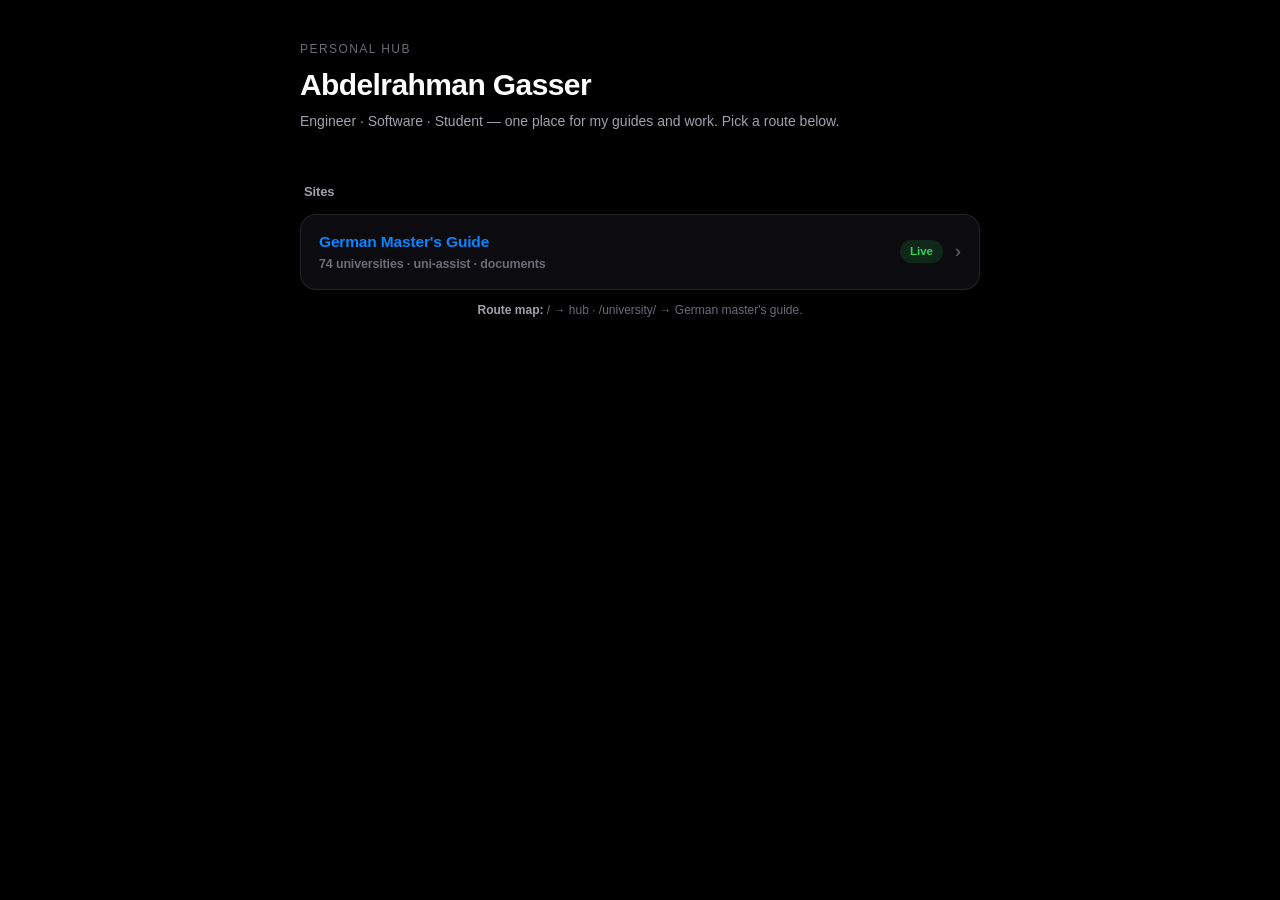
==== index.html @ 948b162d "feat: hub repo — Apple-style multi-route sites - / = hub index linking all routes - /university/ = G" ====
<!DOCTYPE html>
<html lang="en">
<head>
<meta charset="UTF-8">
<meta name="viewport" content="width=device-width, initial-scale=1.0, viewport-fit=cover">
<meta name="theme-color" content="#000000">
<title>Home — Abdelrahman Gasser</title>
<link rel="stylesheet" href="_assets/apple.css">
</head>
<body>

<header class="mast">
  <div class="kicker">Personal Hub</div>
  <h1>Abdelrahman Gasser</h1>
  <div class="sub">Engineer · Software · Student — one place for my guides and work. Pick a route below.</div>
</header>

<div class="container">
  <div class="sec-h">Sites</div>
  <div class="group">
    <a class="row" href="university/">
      <div class="t">German Master's Guide<small>74 universities · uni-assist · documents</small></div>
      <span class="badge bg-green">Live</span><span class="chev">›</span>
    </a>
  </div>
</div>

<div class="foot">
  <p><b>Route map:</b> / → hub · /university/ → German master's guide.</p>
</div>

</body>
</html>
---- _assets/apple.css ----
/* Apple-style shared design system for the hub + all route sites */
:root{
  --bg:#000000;
  --surface:#0c0c10;
  --surface2:#16161c;
  --hairline:rgba(255,255,255,0.10);
  --hairline2:rgba(255,255,255,0.06);
  --text:#ffffff;
  --text2:#a1a1ad;
  --text3:#6b6b76;
  --accent:#0a84ff;
  --green:#30d158;
  --amber:#ffd60a;
  --red:#ff453a;
  --radius:16px;
  --font:-apple-system,BlinkMacSystemFont,"SF Pro Display","SF Pro Text","Segoe UI",Roboto,Helvetica,Arial,sans-serif;
}
*{box-sizing:border-box;margin:0;padding:0;-webkit-tap-highlight-color:transparent}
html{-webkit-text-size-adjust:100%}
body{
  font-family:var(--font);background:var(--bg);color:var(--text);
  line-height:1.5;font-size:15px;min-height:100vh;-webkit-font-smoothing:antialiased;
}
a{color:var(--accent);text-decoration:none}
a:hover{text-decoration:underline}
.container{max-width:720px;margin:0 auto;padding:0 20px}

/* Masthead */
.mast{padding:40px 20px 20px;max-width:720px;margin:0 auto}
.mast .kicker{font-size:12px;color:var(--text3);text-transform:uppercase;letter-spacing:0.12em;margin-bottom:10px}
.mast h1{font-size:30px;font-weight:700;letter-spacing:-0.02em;line-height:1.1}
.mast .sub{color:var(--text2);font-size:14px;margin-top:10px;max-width:640px}
.mast .chips{display:flex;flex-wrap:wrap;gap:6px;margin-top:16px}
.chip{font-size:12px;font-weight:500;color:var(--text2);padding:4px 11px;border-radius:999px;border:1px solid var(--hairline);background:var(--surface)}

/* Section headings */
.sec-h{font-size:13px;font-weight:650;color:var(--text2);letter-spacing:-0.01em;margin:30px 4px 12px;text-transform:none}

/* Unified bordered list (iOS Settings) */
.group{background:var(--surface);border:1px solid var(--hairline);border-radius:var(--radius);overflow:hidden}
.group+.sec-h{margin-top:24px}
.row{
  display:flex;align-items:center;justify-content:space-between;gap:12px;
  padding:15px 18px;cursor:pointer;border-bottom:1px solid var(--hairline2);
  transition:background .12s;
}
.row:last-child{border-bottom:none}
.row:active{background:var(--surface2)}
.row .t{font-size:15.5px;font-weight:600;letter-spacing:-0.01em;min-width:0;flex:1}
.row .t small{display:block;color:var(--text3);font-size:12.5px;margin-top:2px}
.row .chev{color:var(--text3);font-size:18px;font-weight:300}
.badge{font-size:11.5px;font-weight:700;padding:3px 10px;border-radius:999px;flex-shrink:0}
.bg-green{background:rgba(48,209,88,.14);color:var(--green)}
.bg-amber{background:rgba(255,214,10,.12);color:var(--amber)}
.bg-blue{background:rgba(10,132,255,.14);color:var(--accent)}
.bg-grey{background:var(--surface2);border:1px solid var(--hairline);color:var(--text2)}

/* Footnote */
.foot{max-width:720px;margin:0 auto;padding:10px 22px 70px;color:var(--text3);font-size:12px;text-align:center;line-height:1.7}
.foot b{color:var(--text2);font-weight:600}
@media (prefers-reduced-motion:reduce){*{transition:none}}
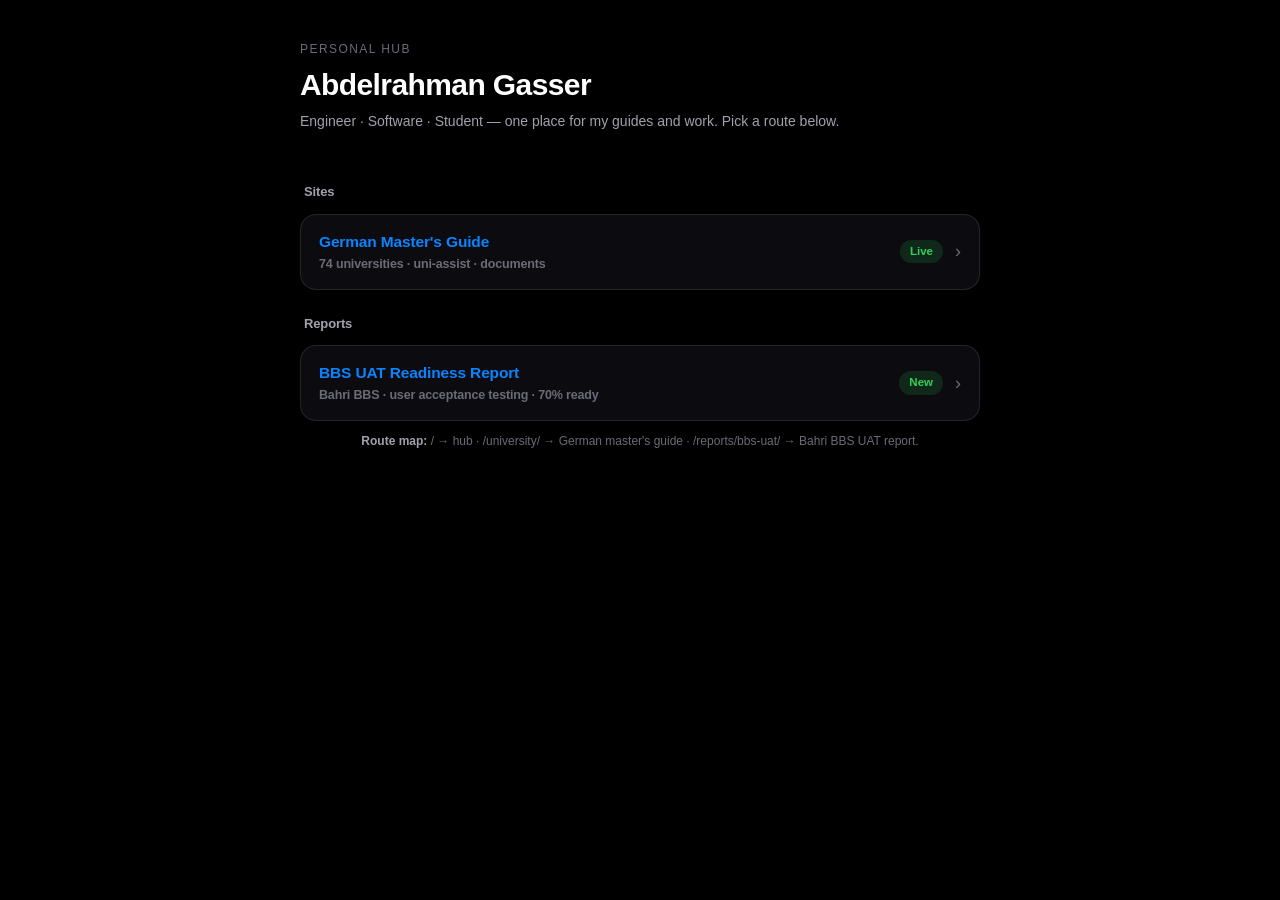
==== commit 9f113c92: "reports(bbs-uat): add Bahri BBS UAT readiness report + test suite + evidence screenshots; wire repor" ====
--- a/index.html
+++ b/index.html
@@ -23,10 +23,18 @@
       <span class="badge bg-green">Live</span><span class="chev">›</span>
     </a>
   </div>
+
+  <div class="sec-h">Reports</div>
+  <div class="group">
+    <a class="row" href="reports/bbs-uat/index.html">
+      <div class="t">BBS UAT Readiness Report<small>Bahri BBS · user acceptance testing · 70% ready</small></div>
+      <span class="badge bg-green">New</span><span class="chev">›</span>
+    </a>
+  </div>
 </div>
 
 <div class="foot">
-  <p><b>Route map:</b> / → hub · /university/ → German master's guide.</p>
+  <p><b>Route map:</b> / → hub · /university/ → German master's guide · /reports/bbs-uat/ → Bahri BBS UAT report.</p>
 </div>
 
 </body>
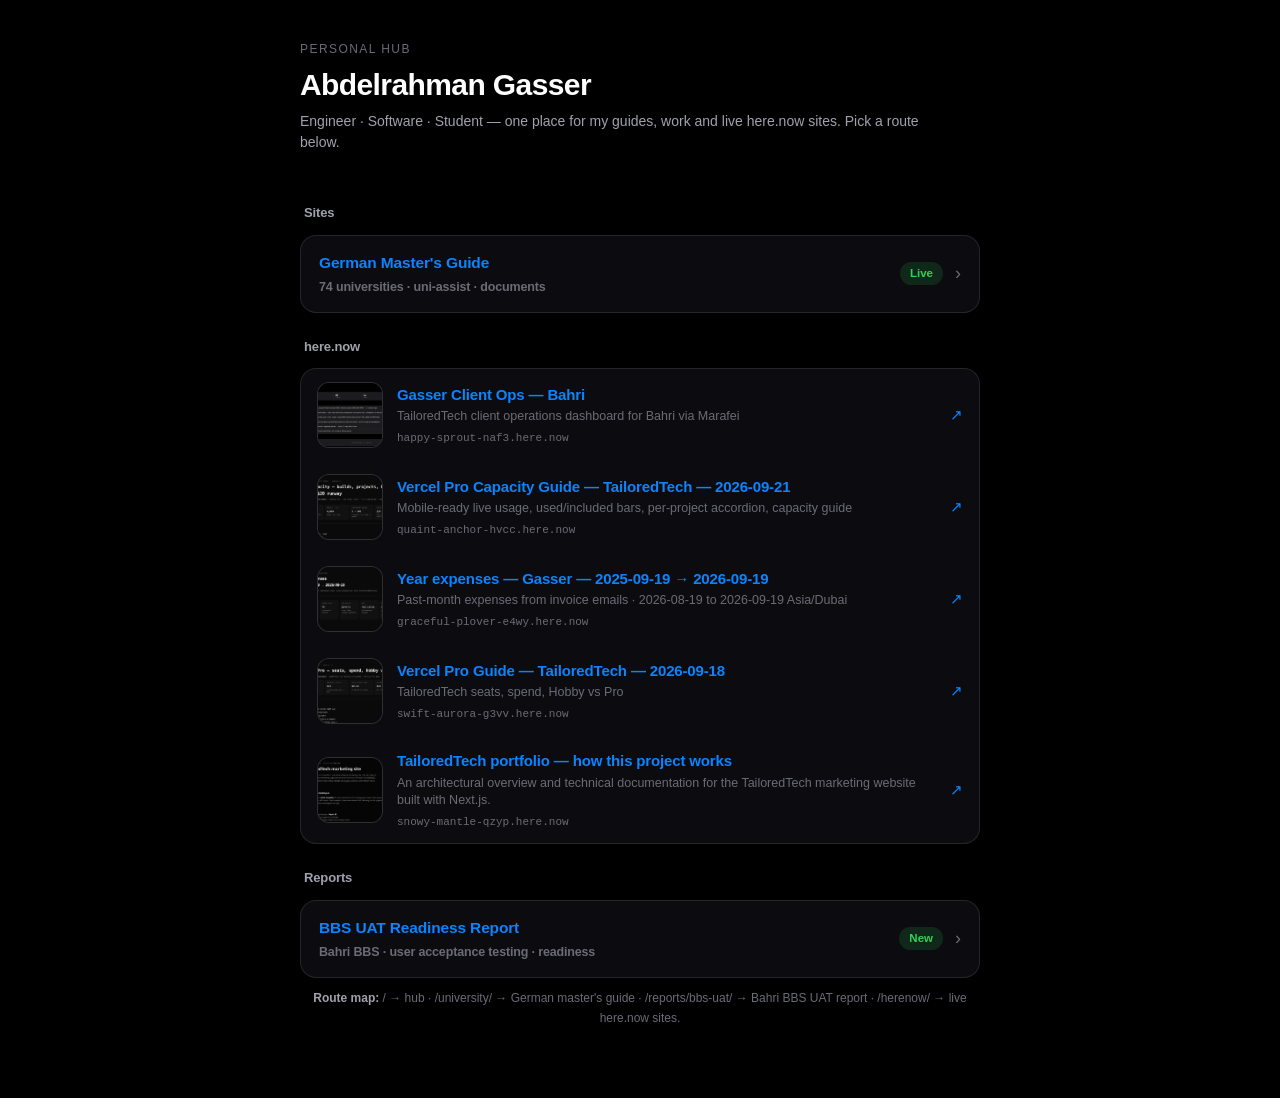
==== commit 4096d6d0: "chore(herenow): refresh live sites (2026-09-21)" ====
--- a/index.html
+++ b/index.html
@@ -6,13 +6,24 @@
 <meta name="theme-color" content="#000000">
 <title>Home — Abdelrahman Gasser</title>
 <link rel="stylesheet" href="_assets/apple.css">
+<style>
+.thumb{width:66px;height:66px;border-radius:12px;object-fit:cover;border:1px solid var(--hairline);flex-shrink:0;background:var(--surface2)}
+.row .t{display:flex;align-items:flex-start;gap:2px;flex-direction:column}
+.row .cat{font-size:11px;font-weight:600;color:var(--accent);text-transform:uppercase;letter-spacing:.08em;margin-bottom:2px}
+.hererow{display:flex;align-items:center;gap:14px;padding:13px 16px}
+.hererow .meta{flex:1;min-width:0}
+.hererow .tt{font-size:15px;font-weight:600;letter-spacing:-0.01em}
+.hererow .d{font-size:12.5px;color:var(--text3);margin-top:2px;line-height:1.4}
+.hererow .host{font-size:11px;color:var(--text3);font-family:ui-monospace,SFMono-Regular,Menlo,monospace;margin-top:4px}
+.mgroup{background:var(--surface2);padding:3px 0;border-radius:10px}
+</style>
 </head>
 <body>
 
 <header class="mast">
   <div class="kicker">Personal Hub</div>
   <h1>Abdelrahman Gasser</h1>
-  <div class="sub">Engineer · Software · Student — one place for my guides and work. Pick a route below.</div>
+  <div class="sub">Engineer · Software · Student — one place for my guides, work and live here.now sites. Pick a route below.</div>
 </header>
 
 <div class="container">
@@ -24,17 +35,68 @@
     </a>
   </div>
 
+  <div class="sec-h">here.now</div>
+  <div class="group">
+<!-- HERENOW:BEGIN -->
+    <a class="hererow" href="https://happy-sprout-naf3.here.now/" target="_blank" rel="noopener">
+      <img class="thumb" src="herenow/happy-sprout-naf3.png" alt="Gasser Client Ops — Bahri">
+      <div class="meta">
+        <div class="tt">Gasser Client Ops — Bahri</div>
+        <div class="d">TailoredTech client operations dashboard for Bahri via Marafei</div>
+        <div class="host">happy-sprout-naf3.here.now</div>
+      </div>
+      <span class="chev">↗</span>
+    </a>
+    <a class="hererow" href="https://quaint-anchor-hvcc.here.now/" target="_blank" rel="noopener">
+      <img class="thumb" src="herenow/quaint-anchor-hvcc.png" alt="Vercel Pro Capacity Guide — TailoredTech — 2026-09-21">
+      <div class="meta">
+        <div class="tt">Vercel Pro Capacity Guide — TailoredTech — 2026-09-21</div>
+        <div class="d">Mobile-ready live usage, used/included bars, per-project accordion, capacity guide</div>
+        <div class="host">quaint-anchor-hvcc.here.now</div>
+      </div>
+      <span class="chev">↗</span>
+    </a>
+    <a class="hererow" href="https://graceful-plover-e4wy.here.now/" target="_blank" rel="noopener">
+      <img class="thumb" src="herenow/graceful-plover-e4wy.png" alt="Year expenses — Gasser — 2025-09-19 → 2026-09-19">
+      <div class="meta">
+        <div class="tt">Year expenses — Gasser — 2025-09-19 → 2026-09-19</div>
+        <div class="d">Past-month expenses from invoice emails · 2026-08-19 to 2026-09-19 Asia/Dubai</div>
+        <div class="host">graceful-plover-e4wy.here.now</div>
+      </div>
+      <span class="chev">↗</span>
+    </a>
+    <a class="hererow" href="https://swift-aurora-g3vv.here.now/" target="_blank" rel="noopener">
+      <img class="thumb" src="herenow/swift-aurora-g3vv.png" alt="Vercel Pro Guide — TailoredTech — 2026-09-18">
+      <div class="meta">
+        <div class="tt">Vercel Pro Guide — TailoredTech — 2026-09-18</div>
+        <div class="d">TailoredTech seats, spend, Hobby vs Pro</div>
+        <div class="host">swift-aurora-g3vv.here.now</div>
+      </div>
+      <span class="chev">↗</span>
+    </a>
+    <a class="hererow" href="https://snowy-mantle-qzyp.here.now/" target="_blank" rel="noopener">
+      <img class="thumb" src="herenow/snowy-mantle-qzyp.png" alt="TailoredTech portfolio — how this project works">
+      <div class="meta">
+        <div class="tt">TailoredTech portfolio — how this project works</div>
+        <div class="d">An architectural overview and technical documentation for the TailoredTech marketing website built with Next.js.</div>
+        <div class="host">snowy-mantle-qzyp.here.now</div>
+      </div>
+      <span class="chev">↗</span>
+    </a>
+<!-- HERENOW:END -->
+  </div>
+
   <div class="sec-h">Reports</div>
   <div class="group">
     <a class="row" href="reports/bbs-uat/index.html">
-      <div class="t">BBS UAT Readiness Report<small>Bahri BBS · user acceptance testing · 70% ready</small></div>
+      <div class="t">BBS UAT Readiness Report<small>Bahri BBS · user acceptance testing · readiness</small></div>
       <span class="badge bg-green">New</span><span class="chev">›</span>
     </a>
   </div>
 </div>
 
 <div class="foot">
-  <p><b>Route map:</b> / → hub · /university/ → German master's guide · /reports/bbs-uat/ → Bahri BBS UAT report.</p>
+  <p><b>Route map:</b> / → hub · /university/ → German master's guide · /reports/bbs-uat/ → Bahri BBS UAT report · /herenow/ → live here.now sites.</p>
 </div>
 
 </body>
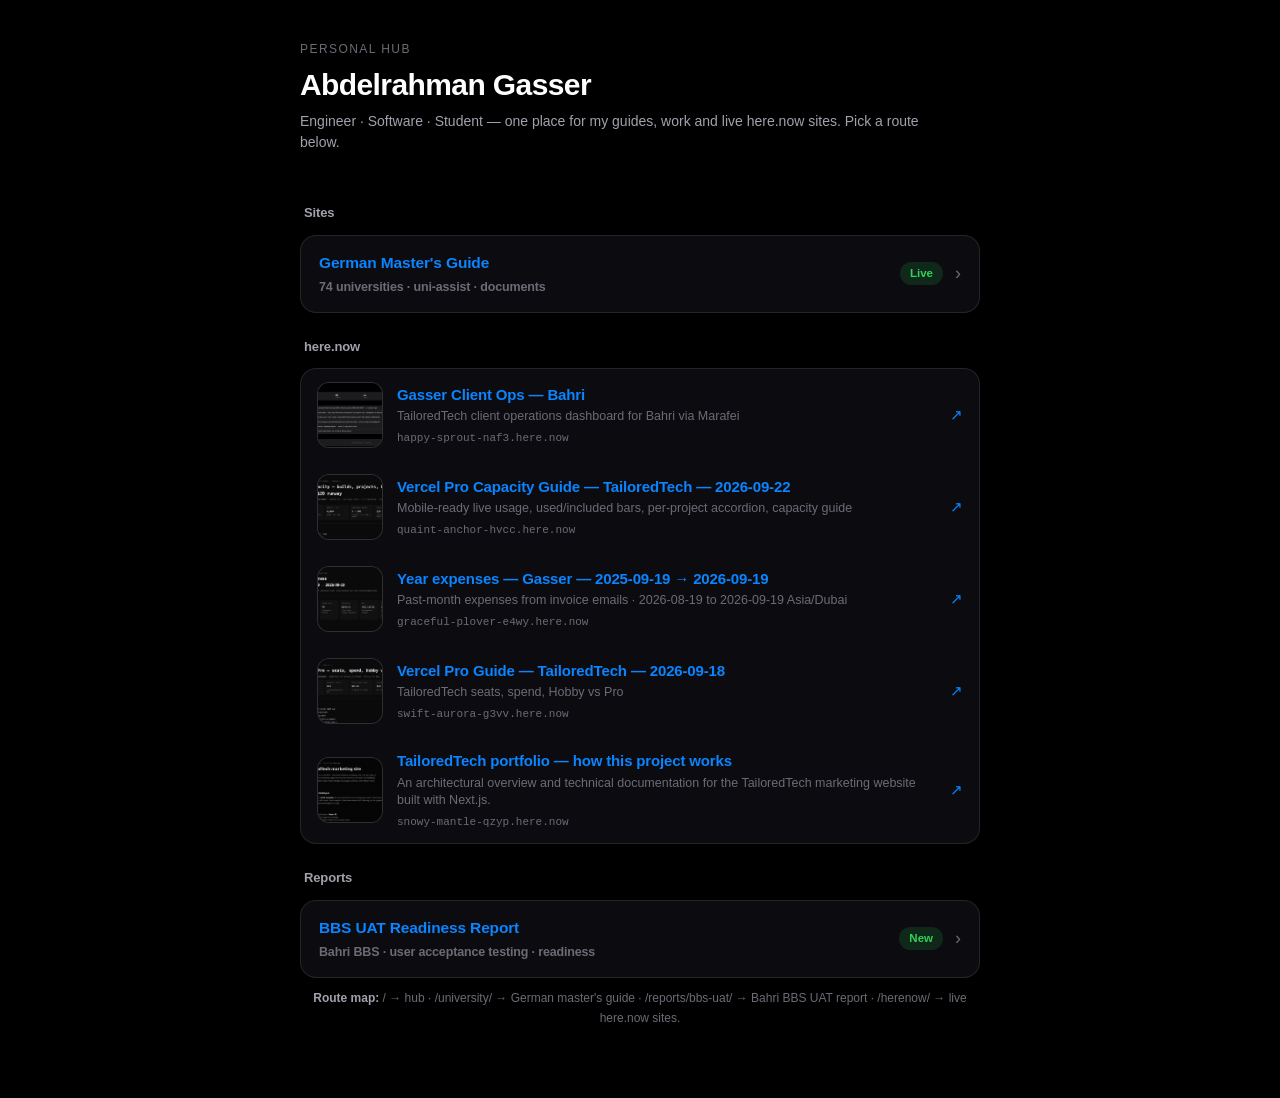
==== commit 97b80c5e: "chore(herenow): refresh live sites (2026-09-22)" ====
--- a/index.html
+++ b/index.html
@@ -48,9 +48,9 @@
       <span class="chev">↗</span>
     </a>
     <a class="hererow" href="https://quaint-anchor-hvcc.here.now/" target="_blank" rel="noopener">
-      <img class="thumb" src="herenow/quaint-anchor-hvcc.png" alt="Vercel Pro Capacity Guide — TailoredTech — 2026-09-21">
+      <img class="thumb" src="herenow/quaint-anchor-hvcc.png" alt="Vercel Pro Capacity Guide — TailoredTech — 2026-09-22">
       <div class="meta">
-        <div class="tt">Vercel Pro Capacity Guide — TailoredTech — 2026-09-21</div>
+        <div class="tt">Vercel Pro Capacity Guide — TailoredTech — 2026-09-22</div>
         <div class="d">Mobile-ready live usage, used/included bars, per-project accordion, capacity guide</div>
         <div class="host">quaint-anchor-hvcc.here.now</div>
       </div>
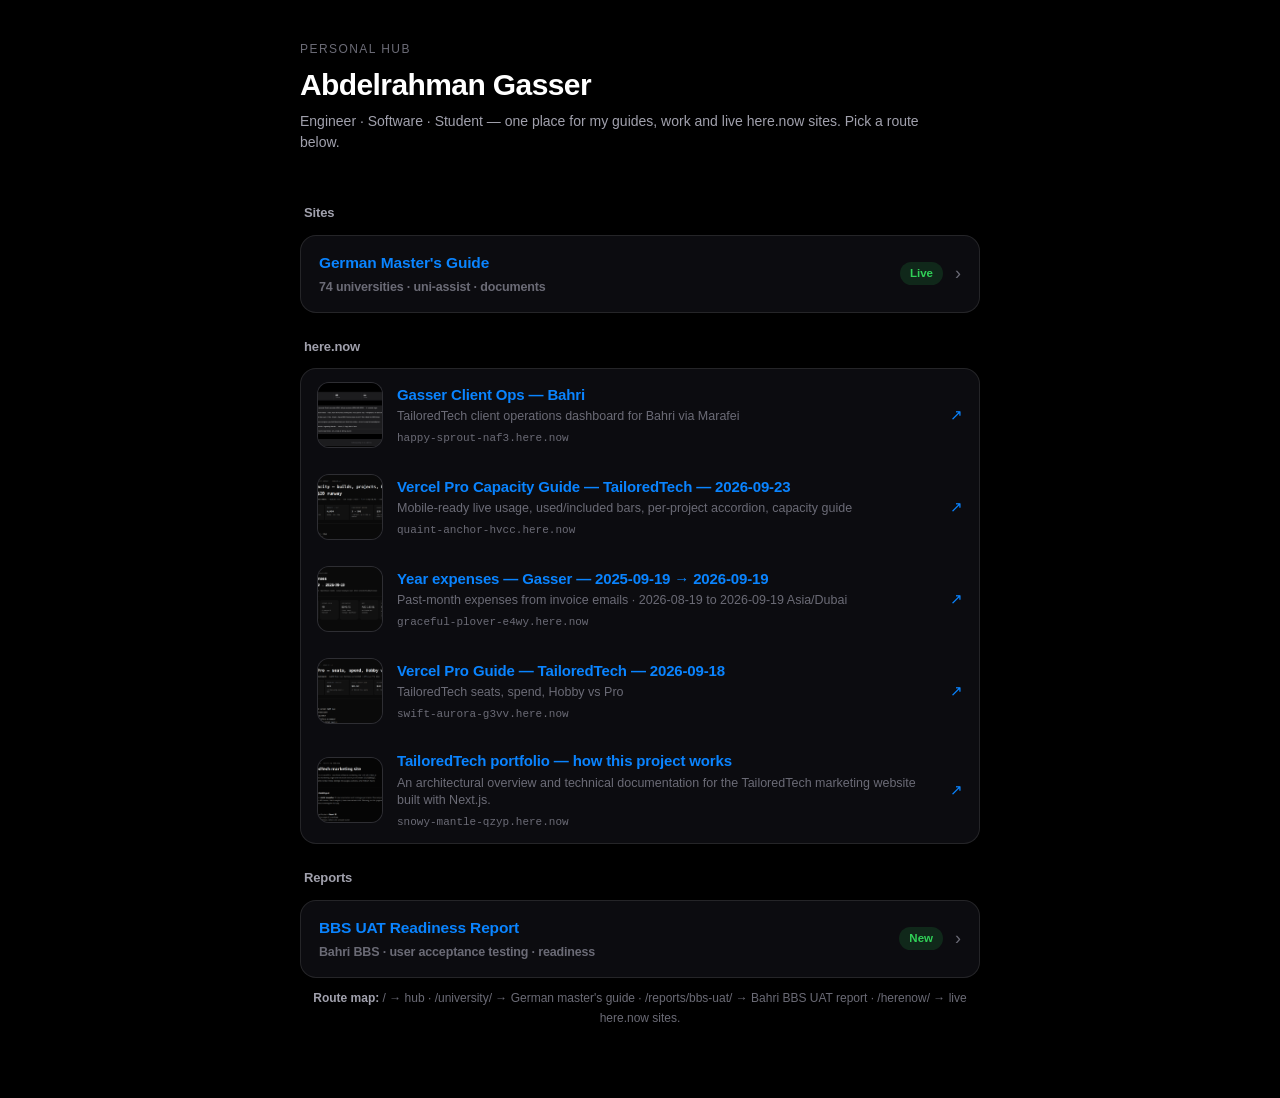
==== commit 8fc89cff: "chore(herenow): refresh live sites (2026-09-23)" ====
--- a/index.html
+++ b/index.html
@@ -48,9 +48,9 @@
       <span class="chev">↗</span>
     </a>
     <a class="hererow" href="https://quaint-anchor-hvcc.here.now/" target="_blank" rel="noopener">
-      <img class="thumb" src="herenow/quaint-anchor-hvcc.png" alt="Vercel Pro Capacity Guide — TailoredTech — 2026-09-22">
+      <img class="thumb" src="herenow/quaint-anchor-hvcc.png" alt="Vercel Pro Capacity Guide — TailoredTech — 2026-09-23">
       <div class="meta">
-        <div class="tt">Vercel Pro Capacity Guide — TailoredTech — 2026-09-22</div>
+        <div class="tt">Vercel Pro Capacity Guide — TailoredTech — 2026-09-23</div>
         <div class="d">Mobile-ready live usage, used/included bars, per-project accordion, capacity guide</div>
         <div class="host">quaint-anchor-hvcc.here.now</div>
       </div>
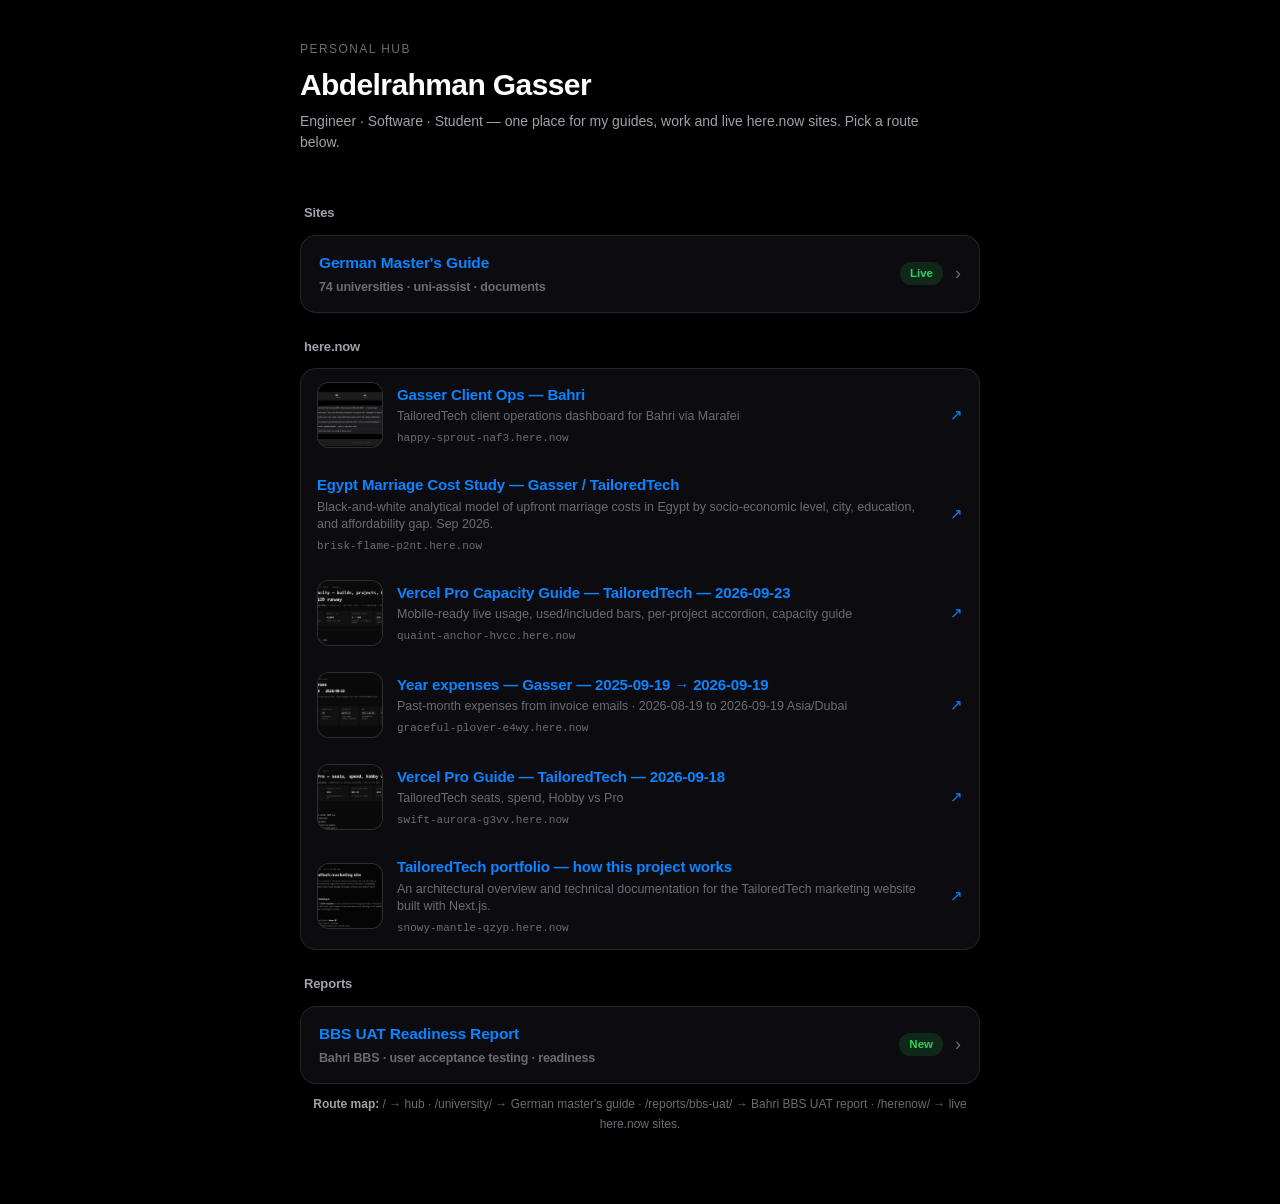
==== commit fcbe7476: "chore(herenow): refresh live sites (2026-09-26)" ====
--- a/index.html
+++ b/index.html
@@ -44,6 +44,15 @@
         <div class="tt">Gasser Client Ops — Bahri</div>
         <div class="d">TailoredTech client operations dashboard for Bahri via Marafei</div>
         <div class="host">happy-sprout-naf3.here.now</div>
+      </div>
+      <span class="chev">↗</span>
+    </a>
+    <a class="hererow" href="https://brisk-flame-p2nt.here.now/" target="_blank" rel="noopener">
+      
+      <div class="meta">
+        <div class="tt">Egypt Marriage Cost Study — Gasser / TailoredTech</div>
+        <div class="d">Black-and-white analytical model of upfront marriage costs in Egypt by socio-economic level, city, education, and affordability gap. Sep 2026.</div>
+        <div class="host">brisk-flame-p2nt.here.now</div>
       </div>
       <span class="chev">↗</span>
     </a>
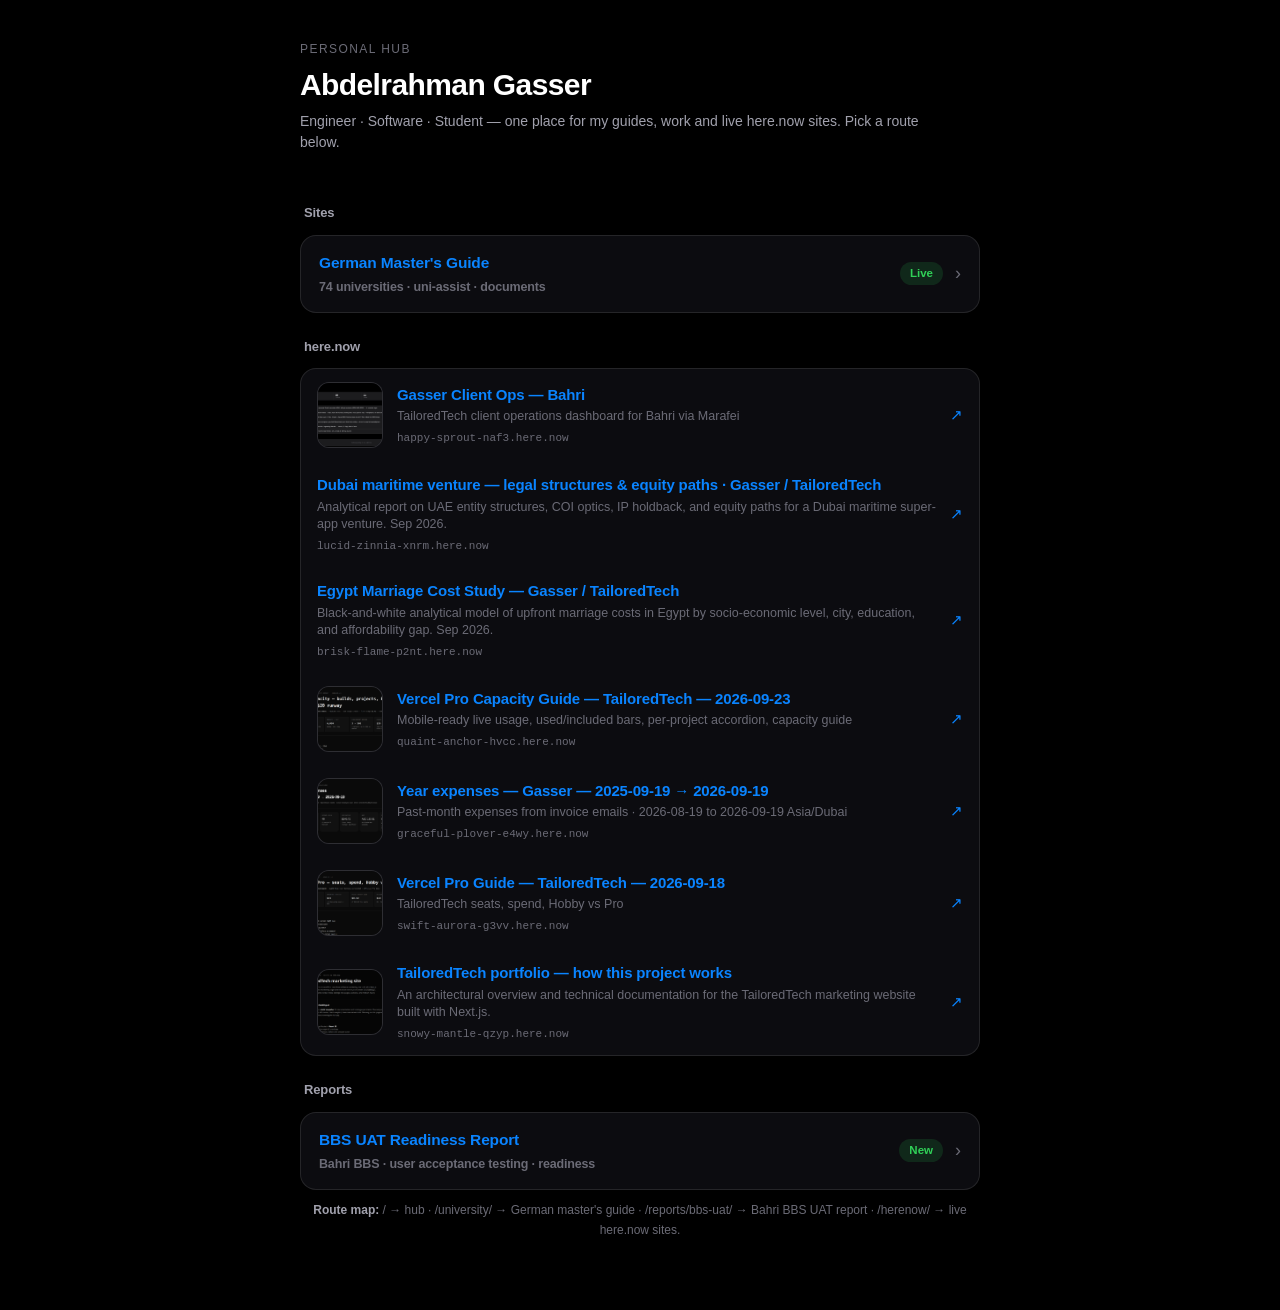
==== commit 49f08686: "chore(herenow): refresh live sites (2026-09-27)" ====
--- a/index.html
+++ b/index.html
@@ -44,6 +44,15 @@
         <div class="tt">Gasser Client Ops — Bahri</div>
         <div class="d">TailoredTech client operations dashboard for Bahri via Marafei</div>
         <div class="host">happy-sprout-naf3.here.now</div>
+      </div>
+      <span class="chev">↗</span>
+    </a>
+    <a class="hererow" href="https://lucid-zinnia-xnrm.here.now/" target="_blank" rel="noopener">
+      
+      <div class="meta">
+        <div class="tt">Dubai maritime venture — legal structures &amp; equity paths · Gasser / TailoredTech</div>
+        <div class="d">Analytical report on UAE entity structures, COI optics, IP holdback, and equity paths for a Dubai maritime super-app venture. Sep 2026.</div>
+        <div class="host">lucid-zinnia-xnrm.here.now</div>
       </div>
       <span class="chev">↗</span>
     </a>
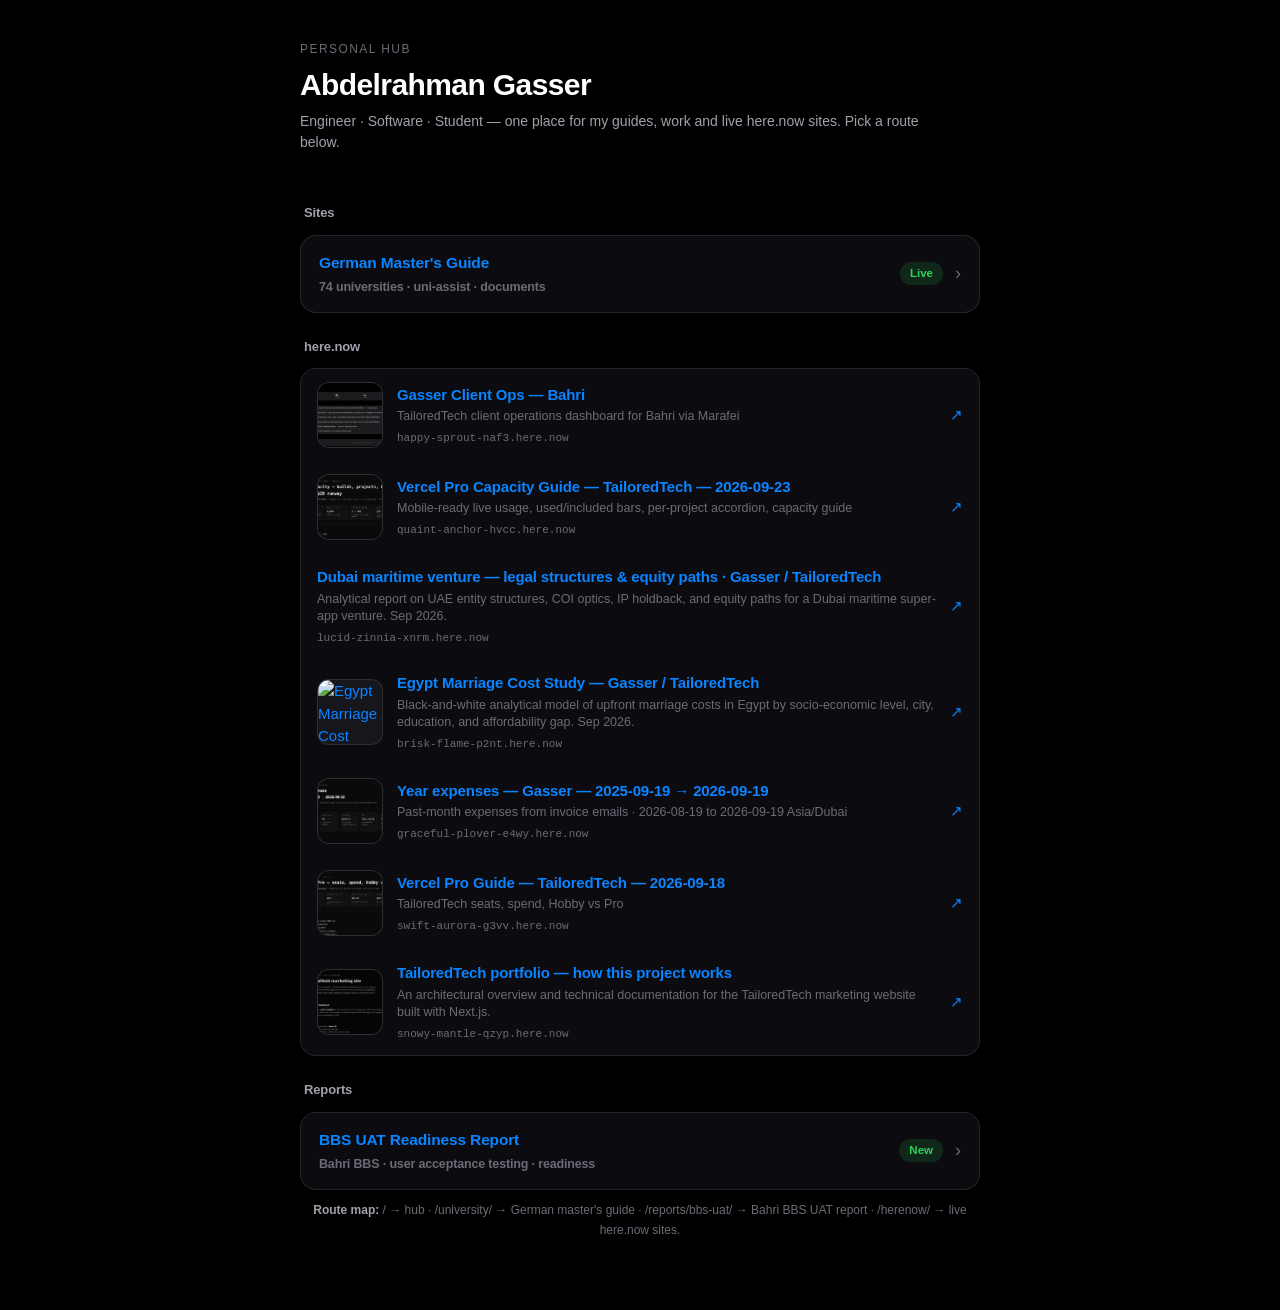
==== commit 08bf5c25: "chore(herenow): refresh live sites (2026-09-28)" ====
--- a/index.html
+++ b/index.html
@@ -47,6 +47,15 @@
       </div>
       <span class="chev">↗</span>
     </a>
+    <a class="hererow" href="https://quaint-anchor-hvcc.here.now/" target="_blank" rel="noopener">
+      <img class="thumb" src="herenow/quaint-anchor-hvcc.png" alt="Vercel Pro Capacity Guide — TailoredTech — 2026-09-23">
+      <div class="meta">
+        <div class="tt">Vercel Pro Capacity Guide — TailoredTech — 2026-09-23</div>
+        <div class="d">Mobile-ready live usage, used/included bars, per-project accordion, capacity guide</div>
+        <div class="host">quaint-anchor-hvcc.here.now</div>
+      </div>
+      <span class="chev">↗</span>
+    </a>
     <a class="hererow" href="https://lucid-zinnia-xnrm.here.now/" target="_blank" rel="noopener">
       
       <div class="meta">
@@ -57,20 +66,11 @@
       <span class="chev">↗</span>
     </a>
     <a class="hererow" href="https://brisk-flame-p2nt.here.now/" target="_blank" rel="noopener">
-      
+      <img class="thumb" src="https://here.now/og/brisk-flame-p2nt.jpg" alt="Egypt Marriage Cost Study — Gasser / TailoredTech">
       <div class="meta">
         <div class="tt">Egypt Marriage Cost Study — Gasser / TailoredTech</div>
         <div class="d">Black-and-white analytical model of upfront marriage costs in Egypt by socio-economic level, city, education, and affordability gap. Sep 2026.</div>
         <div class="host">brisk-flame-p2nt.here.now</div>
-      </div>
-      <span class="chev">↗</span>
-    </a>
-    <a class="hererow" href="https://quaint-anchor-hvcc.here.now/" target="_blank" rel="noopener">
-      <img class="thumb" src="herenow/quaint-anchor-hvcc.png" alt="Vercel Pro Capacity Guide — TailoredTech — 2026-09-23">
-      <div class="meta">
-        <div class="tt">Vercel Pro Capacity Guide — TailoredTech — 2026-09-23</div>
-        <div class="d">Mobile-ready live usage, used/included bars, per-project accordion, capacity guide</div>
-        <div class="host">quaint-anchor-hvcc.here.now</div>
       </div>
       <span class="chev">↗</span>
     </a>
